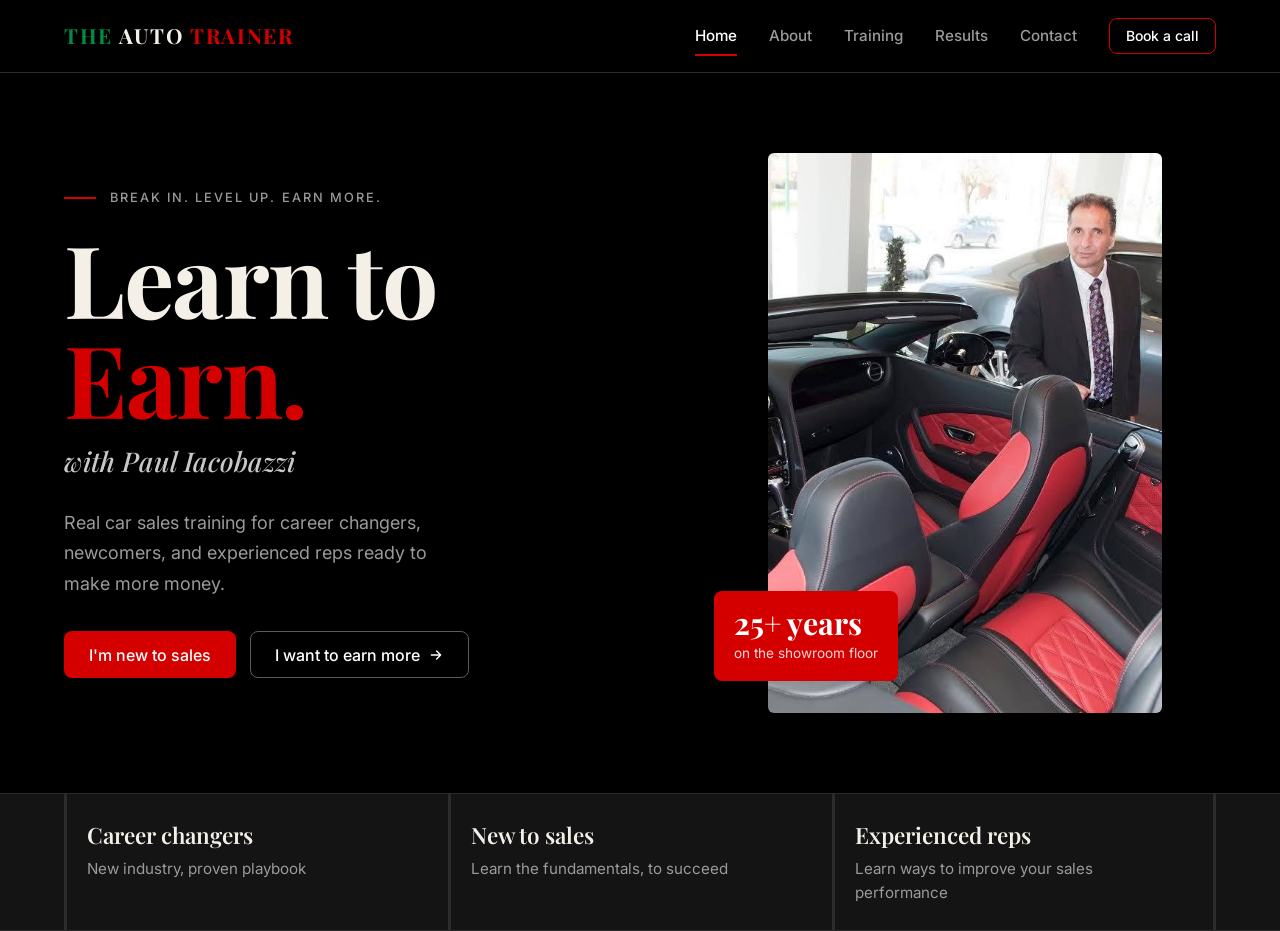
==== index.html @ 02585e99 "Set up Initial Repo, Index, styles.css" ====
<!DOCTYPE html>
<html lang="en">
<head>
  <meta charset="UTF-8">
  <meta name="viewport" content="width=device-width, initial-scale=1.0">
  <title>The Auto Trainer | Car Sales Training with Paul Iacobazzi</title>
  <meta name="description" content="Real car sales training for career changers, newcomers, and reps ready for bigger months.">

  <link rel="preconnect" href="https://fonts.googleapis.com">
  <link rel="preconnect" href="https://fonts.gstatic.com" crossorigin>
  <link href="https://fonts.googleapis.com/css2?family=Inter:wght@400;500;600&family=Playfair+Display:ital,wght@0,600;0,700;1,500&display=swap" rel="stylesheet">

  <link rel="stylesheet" href="styles.css">
</head>
<body>

  <header class="site-header">
    <nav class="nav container" aria-label="Main">
      <a href="index.html" class="logo"><span class="logo-it">The</span> Auto <span>Trainer</span></a>

      <button type="button" class="nav-toggle" aria-label="Toggle menu" aria-expanded="false" aria-controls="nav-links">
        <span class="nav-toggle-bar"></span>
        <span class="nav-toggle-bar"></span>
        <span class="nav-toggle-bar"></span>
      </button>

      <ul class="nav-links" id="nav-links">
        <li><a href="index.html" aria-current="page">Home</a></li>
        <li><a href="about.html">About</a></li>
        <li><a href="training.html">Training</a></li>
        <li><a href="results.html">Results</a></li>
        <li><a href="contact.html">Contact</a></li>
        <li class="nav-cta-item"><a href="contact.html" class="btn btn-primary">Book a call</a></li>
      </ul>

      <a href="contact.html" class="btn btn-outline btn-small nav-desktop-cta">Book a call</a>
    </nav>
  </header>

  <main>
    <section class="hero">
      <div class="hero-inner container">

        <div class="hero-text">
          <p class="eyebrow">Break in. Level up. Earn more.</p>

          <h1 class="hero-title">Learn to <span class="accent">Earn.</span></h1>

          <p class="signature">with Paul Iacobazzi</p>

          <p class="hero-sub">
            Real car sales training for career changers, newcomers,
            and experienced reps ready to make more money.
          </p>

          <div class="hero-actions">
            <a href="#new-to-sales" class="btn btn-primary">I'm new to sales</a>
            <a href="#earn-more" class="btn btn-outline">
              I want to earn more
              <svg class="btn-arrow" width="16" height="16" viewBox="0 0 24 24" aria-hidden="true">
                <path d="M5 12h14M13 6l6 6-6 6" fill="none" stroke="currentColor" stroke-width="2" stroke-linecap="round" stroke-linejoin="round"/>
              </svg>
            </a>
          </div>
        </div>

        <div class="hero-media">
          <img src="images/paul.jpg" alt="Paul Iacobazzi standing on a dealership lot" class="hero-photo">

          <div class="badge">
            <strong>25+ years</strong>
            <span>on the showroom floor</span>
          </div>
        </div>

      </div>
    </section>

    <section class="audience" aria-label="Who this training is for">
      <div class="audience-grid container">
        <a href="#career-changers" class="audience-item">
          <h2>Career changers</h2>
          <p>New industry, proven playbook</p>
        </a>
        <a href="#new-to-sales" class="audience-item">
          <h2>New to sales</h2>
          <p>Learn the fundamentals, to succeed</p>
        </a>
        <a href="#earn-more" class="audience-item">
          <h2>Experienced reps</h2>
          <p>Learn ways to improve your sales performance</p>
        </a>
      </div>
    </section>
  </main>

  <script>
    (function () {
      var toggle = document.querySelector('.nav-toggle');
      var navLinks = document.getElementById('nav-links');
      if (!toggle || !navLinks) return;

      function closeMenu() {
        navLinks.classList.remove('is-open');
        toggle.classList.remove('is-open');
        toggle.setAttribute('aria-expanded', 'false');
        document.body.classList.remove('nav-open');
      }

      toggle.addEventListener('click', function () {
        var isOpen = navLinks.classList.toggle('is-open');
        toggle.classList.toggle('is-open', isOpen);
        toggle.setAttribute('aria-expanded', String(isOpen));
        document.body.classList.toggle('nav-open', isOpen);
      });

      navLinks.addEventListener('click', function (e) {
        if (e.target.tagName === 'A') closeMenu();
      });

      window.addEventListener('resize', function () {
        if (window.innerWidth > 900) closeMenu();
      });
    })();
  </script>
</body>
</html>
---- styles.css ----
/* ============================================
   The Auto Trainer Palette
   ============================================ */
:root {
  --rosso-corsa: #D40000;
  --rosso-dark: #A80000;
  --verde-italia: #008C45;
  --black: #000000;
  --charcoal: #141414;
  --graphite: #1E1E1E;
  --line: #2C2C2C;
  --gray: #9A9A9A;
  --silver: #C8C8C8;
  --white: #FFFFFF;
  --ivory: #F4F0E8;

  --font-display: "Playfair Display", Georgia, "Times New Roman", serif;
  --font-body: "Inter", "Helvetica Neue", Arial, sans-serif;

  --container: 1200px;
  --radius: 8px;
}

/* ============================================
   Base
   ============================================ */
*,
*::before,
*::after {
  box-sizing: border-box;
}

html {
  scroll-behavior: smooth;
}

body {
  margin: 0;
  background: var(--black);
  color: var(--white);
  font-family: var(--font-body);
  font-size: 1rem;
  line-height: 1.6;
  -webkit-font-smoothing: antialiased;
}

img {
  max-width: 100%;
  display: block;
}

a {
  color: inherit;
  text-decoration: none;
}

:focus-visible {
  outline: 2px solid var(--rosso-corsa);
  outline-offset: 3px;
}

.container {
  width: 100%;
  max-width: var(--container);
  margin: 0 auto;
  padding: 0 1.5rem;
}

/* ============================================
   Buttons
   ============================================ */
.btn {
  display: inline-flex;
  align-items: center;
  gap: 0.5rem;
  padding: 0.9rem 1.5rem;
  border-radius: var(--radius);
  font-family: var(--font-body);
  font-size: 1rem;
  font-weight: 500;
  line-height: 1;
  border: 1px solid transparent;
  white-space: nowrap;
  transition: background-color 0.2s ease, border-color 0.2s ease, color 0.2s ease;
}

.btn-primary {
  background: var(--rosso-corsa);
  color: var(--white);
}

.btn-primary:hover {
  background: var(--rosso-dark);
}

.btn-outline {
  border-color: #5A5A5A;
  color: var(--white);
}

.btn-outline:hover {
  border-color: var(--rosso-corsa);
}

.btn-small {
  padding: 0.6rem 1rem;
  font-size: 0.875rem;
  border-color: var(--rosso-corsa);
}

.btn-small:hover {
  background: var(--rosso-corsa);
}

.btn-arrow {
  transition: transform 0.2s ease;
}

.btn:hover .btn-arrow {
  transform: translateX(3px);
}

/* ============================================
   Header / Nav
   ============================================ */
.site-header {
  border-bottom: 1px solid var(--line);
}

.nav {
  display: flex;
  align-items: center;
  justify-content: space-between;
  gap: 2rem;
  min-height: 72px;
}

.logo {
  font-family: var(--font-display);
  color: var(--ivory);
  font-size: 1.3rem;
  font-weight: 700;
  letter-spacing: 0.08em;
  text-transform: uppercase;
  white-space: nowrap;
}

.logo span {
  color: var(--rosso-corsa);
}

.logo .logo-it {
  color: var(--verde-italia);
}

.nav-links {
  display: flex;
  gap: 2rem;
  margin: 0 0 0 auto;
  padding: 0;
  list-style: none;
}

.nav-links a {
  position: relative;
  display: inline-block;
  padding: 0.35rem 0;
  color: var(--gray);
  font-size: 0.95rem;
  font-weight: 500;
  transition: color 0.2s ease;
}

/* Red underline that slides in from the left */
.nav-links a::after {
  content: "";
  position: absolute;
  left: 0;
  right: 0;
  bottom: -2px;
  height: 2px;
  background: var(--rosso-corsa);
  transform: scaleX(0);
  transform-origin: left;
  transition: transform 0.25s ease;
}

.nav-links a:hover,
.nav-links a:focus-visible,
.nav-links a[aria-current="page"] {
  color: var(--white);
}

.nav-links a:hover::after,
.nav-links a:focus-visible::after,
.nav-links a[aria-current="page"]::after {
  transform: scaleX(1);
}

.nav-cta-item {
  display: none;
}

.nav-toggle {
  display: none;
  flex-direction: column;
  justify-content: center;
  align-items: center;
  gap: 5px;
  width: 40px;
  height: 40px;
  padding: 0;
  background: transparent;
  border: none;
  border-radius: 6px;
  cursor: pointer;
}

.nav-toggle-bar {
  width: 18px;
  height: 2px;
  background: var(--ivory);
  transition: transform 0.2s ease, opacity 0.2s ease;
}

.nav-toggle.is-open .nav-toggle-bar:nth-child(1) {
  transform: translateY(7px) rotate(45deg);
}

.nav-toggle.is-open .nav-toggle-bar:nth-child(2) {
  opacity: 0;
}

.nav-toggle.is-open .nav-toggle-bar:nth-child(3) {
  transform: translateY(-7px) rotate(-45deg);
}

/* ============================================
   Hero
   ============================================ */
.hero-inner {
  display: grid;
  grid-template-columns: minmax(0, 1.2fr) minmax(0, 1fr);
  align-items: center;
  gap: 3rem;
  padding-top: 5rem;
  padding-bottom: 5rem;
}

.eyebrow {
  display: flex;
  align-items: center;
  gap: 0.85rem;
  margin: 0 0 1.25rem;
  color: var(--gray);
  font-size: 0.8rem;
  font-weight: 500;
  letter-spacing: 0.16em;
  text-transform: uppercase;
}

.eyebrow::before {
  content: "";
  width: 32px;
  height: 2px;
  background: var(--rosso-corsa);
  flex-shrink: 0;
}

.hero-title {
  margin: 0;
  font-family: var(--font-display);
  color: var(--ivory);
  font-size: clamp(3.25rem, 8vw, 6.25rem);
  font-weight: 700;
  line-height: 1;
  letter-spacing: -0.015em;
}

.hero-title .accent {
  display: block;
  color: var(--rosso-corsa);
}

.signature {
  margin: 0.75rem 0 1.5rem;
  font-family: var(--font-display);
  font-style: italic;
  font-weight: 500;
  font-size: clamp(1.3rem, 2.3vw, 1.7rem);
  color: var(--silver);
}

.hero-sub {
  max-width: 34ch;
  margin: 0 0 2rem;
  color: var(--gray);
  font-size: 1.125rem;
  line-height: 1.7;
}

.hero-actions {
  display: flex;
  flex-wrap: wrap;
  gap: 0.85rem;
}

/* Photo + badge */
.hero-media {
  position: relative;
  aspect-ratio: 4 / 5;
  max-height: 560px;
}

.hero-photo {
  position: absolute;
  top: 0;
  right: 0;
  width: 88%;
  height: 100%;
  object-fit: cover;
  border-radius: 6px;
}

.badge {
  position: absolute;
  left: 0;
  bottom: 2rem;
  padding: 1rem 1.25rem;
  background: var(--rosso-corsa);
  border-radius: var(--radius);
}

.badge strong {
  display: block;
  font-family: var(--font-display);
  font-size: 1.9rem;
  font-weight: 700;
  line-height: 1.05;
}

.badge span {
  display: block;
  margin-top: 0.25rem;
  color: #FFD6D6;
  font-size: 0.85rem;
}

/* ============================================
   Audience strip
   ============================================ */
.audience {
  background: var(--charcoal);
  border-top: 1px solid var(--line);
  border-bottom: 1px solid var(--line);
}

.audience-grid {
  display: grid;
  grid-template-columns: repeat(3, minmax(0, 1fr));
}

.audience-item {
  display: block;
  padding: 1.5rem 1.5rem 1.5rem 1.25rem;
  border-left: 3px solid transparent;
  transition: border-color 0.2s ease, background-color 0.2s ease;
}

.audience-item + .audience-item {
  border-left-color: var(--line);
}

.audience-item:first-child {
  border-left-color: var(--line);
}

.audience-item:last-child {
  border-right: 3px solid var(--line);
}

.audience-item:hover {
  border-left-color: var(--rosso-corsa);
  background: var(--graphite);
}

.audience-item h2 {
  margin: 0;
  font-family: var(--font-display);
  color: var(--ivory);
  font-size: 1.4rem;
  font-weight: 600;
}

.audience-item p {
  margin: 0.2rem 0 0;
  color: var(--gray);
  font-size: 0.95rem;
}

/* ============================================
   Page-load reveal (hero only)
   ============================================ */
.hero-text > * {
  animation: rise 0.7s ease-out both;
}

.hero-text > :nth-child(2) { animation-delay: 0.1s; }
.hero-text > :nth-child(3) { animation-delay: 0.25s; }
.hero-text > :nth-child(4) { animation-delay: 0.35s; }
.hero-text > :nth-child(5) { animation-delay: 0.45s; }

@keyframes rise {
  from {
    opacity: 0;
    transform: translateY(14px);
  }
  to {
    opacity: 1;
    transform: translateY(0);
  }
}

@media (prefers-reduced-motion: reduce) {
  html {
    scroll-behavior: auto;
  }

  *,
  *::before,
  *::after {
    animation: none !important;
    transition: none !important;
  }
}

/* ============================================
   Responsive
   ============================================ */
@media (max-width: 900px) {
  .nav {
    position: relative;
    justify-content: center;
  }

  .nav-toggle {
    display: flex;
    position: absolute;
    right: 0.75rem;
    top: 50%;
    transform: translateY(-50%);
    z-index: 60;
  }

  .nav-desktop-cta {
    display: none;
  }

  .nav-links {
    display: flex;
    flex-direction: column;
    justify-content: center;
    position: fixed;
    inset: 0;
    margin: 0;
    padding: 6.5rem 1.5rem 2.5rem;
    gap: 0.25rem;
    background: var(--black);
    border-bottom: none;
    overflow-y: auto;
    opacity: 0;
    visibility: hidden;
    transform: translateY(-10px);
    transition: opacity 0.25s ease, transform 0.25s ease, visibility 0s linear 0.25s;
    z-index: 50;
  }

  .nav-links.is-open {
    opacity: 1;
    visibility: visible;
    transform: translateY(0);
    transition: opacity 0.25s ease, transform 0.25s ease;
  }

  .nav-links li {
    width: 100%;
  }

  .nav-links a {
    display: block;
    padding: 1.1rem 0;
    border-bottom: 1px solid var(--line);
    text-align: center;
    font-size: 1.2rem;
  }

  .nav-cta-item {
    display: list-item;
    margin-top: 1.5rem;
  }

  .nav-cta-item a {
    border-bottom: none;
  }

  .nav-cta-item .btn {
    width: 100%;
    justify-content: center;
    padding: 1.1rem 1.5rem;
    font-size: 1.05rem;
  }

  .nav-links a.btn-primary {
    color: var(--white);
  }

  body.nav-open {
    overflow: hidden;
  }

  .hero-inner {
    grid-template-columns: 1fr;
    gap: 2.5rem;
    padding-top: 3rem;
    padding-bottom: 3rem;
  }

  .hero-media {
    max-width: 440px;
    width: 100%;
    margin: 0 auto;
  }

  .hero-photo {
    left: 0;
    right: 0;
    width: 100%;
  }
}

@media (max-width: 640px) {
  .audience-grid {
    grid-template-columns: 1fr;
  }

  .audience-item + .audience-item {
    border-left-color: transparent;
    border-top: 1px solid var(--line);
  }

  .hero-actions .btn {
    width: 100%;
    justify-content: center;
  }

  .logo {
    font-size: 1.05rem;
    letter-spacing: 0.05em;
  }

  .nav {
    gap: 1rem;
  }

  .hero-title {
    font-size: clamp(1.75rem, 8.5vw, 2.5rem);
  }

  .hero-title .accent {
    display: inline;
  }

  .hero-text {
    text-align: center;
  }

  .eyebrow {
    justify-content: center;
  }

  .hero-inner {
    padding-top: 4.5rem;
    padding-bottom: 3.5rem;
  }

  .signature {
    margin: 0.4rem 0 0.9rem;
  }

  .hero-sub {
    margin-left: auto;
    margin-right: auto;
    margin-bottom: 2.5rem;
  }

  .hero-actions {
    justify-content: center;
  }
}
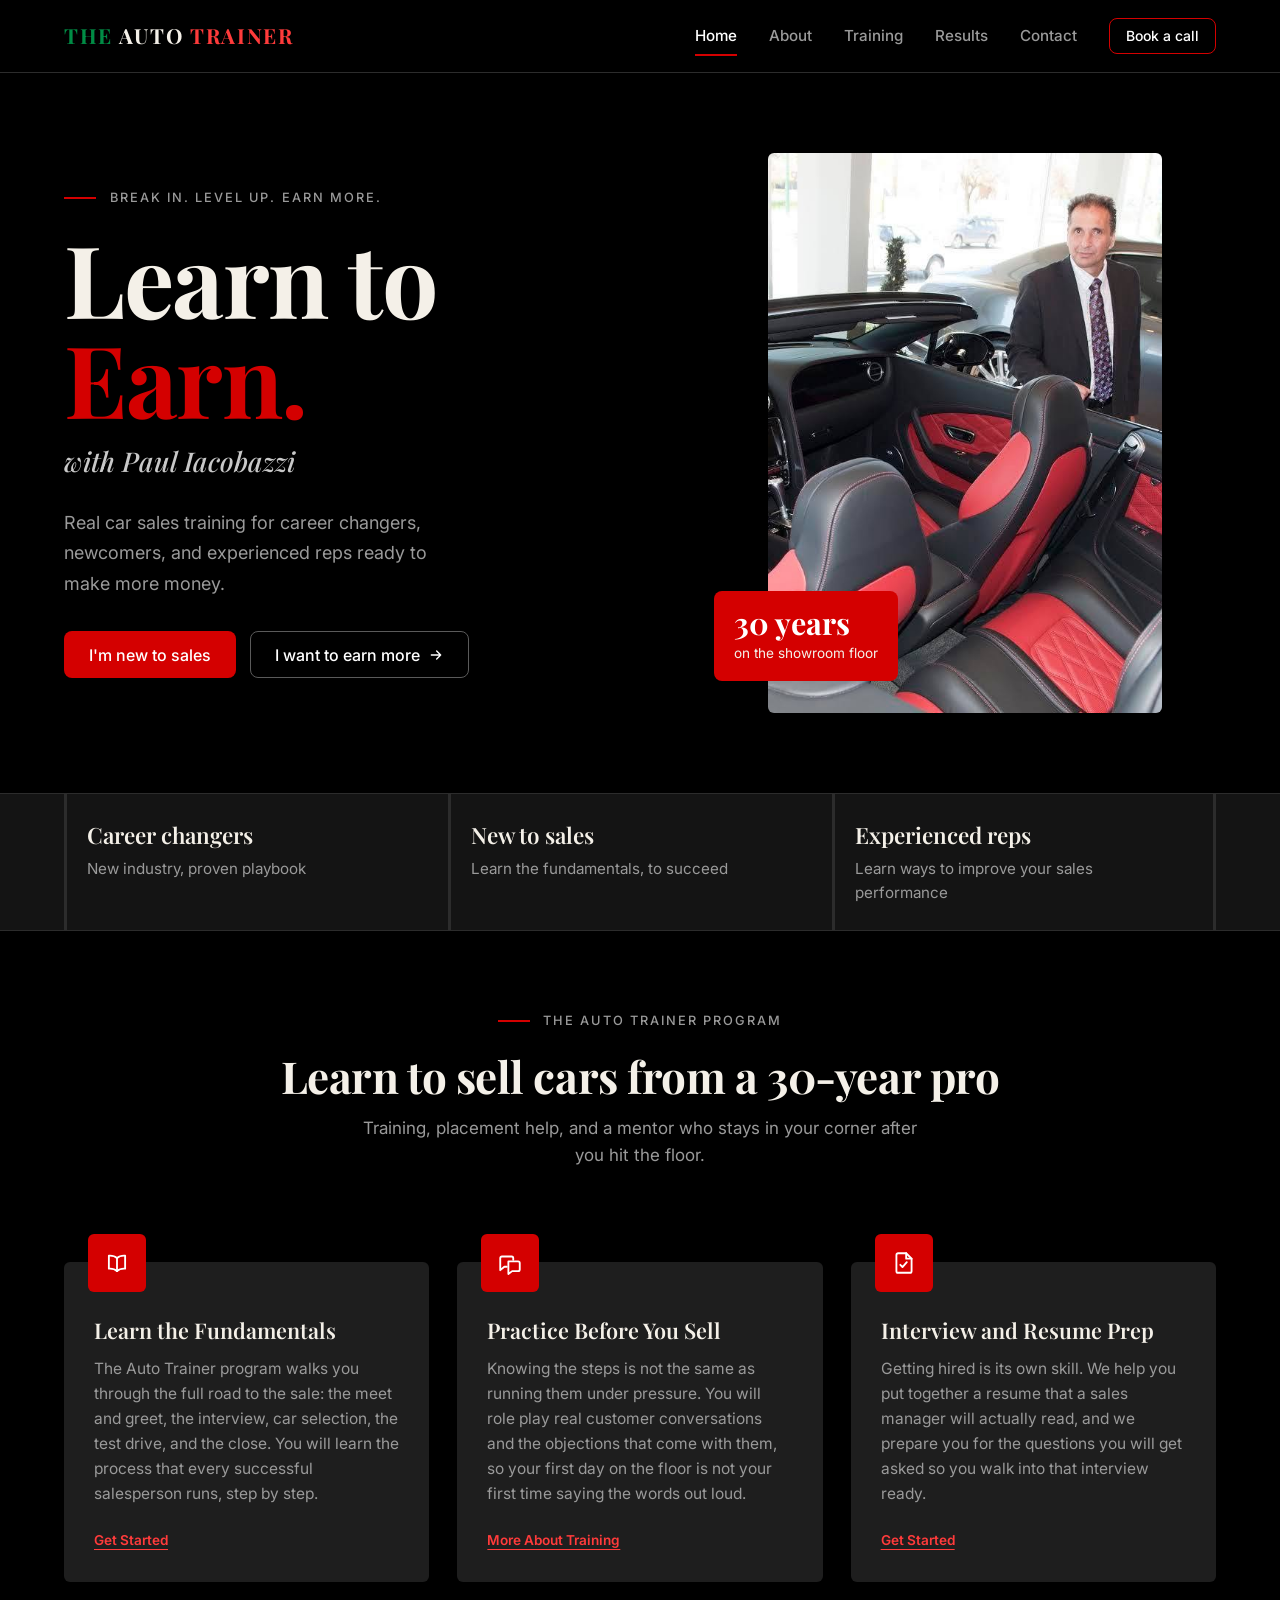
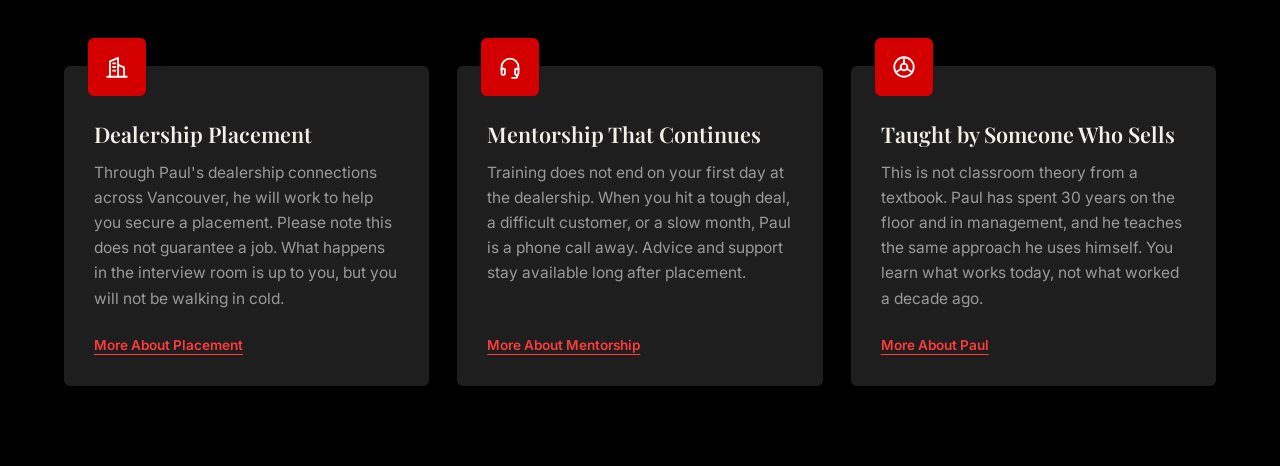
==== commit 30e0e414: "Added six cards layout and updated styles.css" ====
--- a/index.html
+++ b/index.html
@@ -68,7 +68,7 @@
           <img src="images/paul.jpg" alt="Paul Iacobazzi standing on a dealership lot" class="hero-photo">
 
           <div class="badge">
-            <strong>25+ years</strong>
+            <strong>30 years</strong>
             <span>on the showroom floor</span>
           </div>
         </div>
@@ -92,6 +92,102 @@
         </a>
       </div>
     </section>
+
+    <section class="program" aria-labelledby="program-heading">
+      <div class="program-inner container">
+
+        <div class="program-intro">
+          <p class="eyebrow">The Auto Trainer Program</p>
+          <h2 id="program-heading">Learn to sell cars from a 30-year pro</h2>
+          <p>Training, placement help, and a mentor who stays in your corner after you hit the floor.</p>
+        </div>
+
+        <div class="program-grid">
+
+          <article class="program-card">
+            <span class="program-tile" aria-hidden="true">
+              <svg viewBox="0 0 24 24" fill="none" stroke="currentColor" stroke-width="1.7" stroke-linecap="round" stroke-linejoin="round">
+                <path d="M12 7.5c-1.6-1.6-4.2-2.5-7.5-2.3v12c3.3-.2 5.9.7 7.5 2.3"/>
+                <path d="M12 7.5c1.6-1.6 4.2-2.5 7.5-2.3v12c-3.3-.2-5.9.7-7.5 2.3"/>
+                <path d="M12 7.5v12"/>
+              </svg>
+            </span>
+            <h3>Learn the Fundamentals</h3>
+            <p>The Auto Trainer program walks you through the full road to the sale: the meet and greet, the interview, car selection, the test drive, and the close. You will learn the process that every successful salesperson runs, step by step.</p>
+            <a href="contact.html">Get Started</a>
+          </article>
+
+          <article class="program-card">
+            <span class="program-tile" aria-hidden="true">
+              <svg viewBox="0 0 24 24" fill="none" stroke="currentColor" stroke-width="1.7" stroke-linecap="round" stroke-linejoin="round">
+                <path d="M9 15.5H6.8L3 18.6V7.5A1.5 1.5 0 0 1 4.5 6h9A1.5 1.5 0 0 1 15 7.5v1.6"/>
+                <path d="M10.5 10.5h9a1.5 1.5 0 0 1 1.5 1.5v6a1.5 1.5 0 0 1-1.5 1.5H14l-3.5 2.6V10.5Z"/>
+              </svg>
+            </span>
+            <h3>Practice Before You Sell</h3>
+            <p>Knowing the steps is not the same as running them under pressure. You will role play real customer conversations and the objections that come with them, so your first day on the floor is not your first time saying the words out loud.</p>
+            <a href="training.html">More About Training</a>
+          </article>
+
+          <article class="program-card">
+            <span class="program-tile" aria-hidden="true">
+              <svg viewBox="0 0 24 24" fill="none" stroke="currentColor" stroke-width="1.7" stroke-linecap="round" stroke-linejoin="round">
+                <path d="M14 3H6.5A1.5 1.5 0 0 0 5 4.5v15A1.5 1.5 0 0 0 6.5 21h11a1.5 1.5 0 0 0 1.5-1.5V8l-5-5Z"/>
+                <path d="M14 3v5h5"/>
+                <path d="m8.6 13.7 2 2 4-4.4"/>
+              </svg>
+            </span>
+            <h3>Interview and Resume Prep</h3>
+            <p>Getting hired is its own skill. We help you put together a resume that a sales manager will actually read, and we prepare you for the questions you will get asked so you walk into that interview ready.</p>
+            <a href="contact.html">Get Started</a>
+          </article>
+
+          <article class="program-card">
+            <span class="program-tile" aria-hidden="true">
+              <svg viewBox="0 0 24 24" fill="none" stroke="currentColor" stroke-width="1.7" stroke-linecap="round" stroke-linejoin="round">
+                <path d="M3 21h18"/>
+                <path d="M5.5 21V6.8L13 3.5V21"/>
+                <path d="m13 10 5.5 2.4V21"/>
+                <path d="M8.4 8.6h2M8.4 12h2M8.4 15.4h2"/>
+              </svg>
+            </span>
+            <h3>Dealership Placement</h3>
+            <p>Through Paul's dealership connections across Vancouver, he will work to help you secure a placement. Please note this does not guarantee a job. What happens in the interview room is up to you, but you will not be walking in cold.</p>
+            <a href="training.html#placement">More About Placement</a>
+          </article>
+
+          <article class="program-card">
+            <span class="program-tile" aria-hidden="true">
+              <svg viewBox="0 0 24 24" fill="none" stroke="currentColor" stroke-width="1.7" stroke-linecap="round" stroke-linejoin="round">
+                <path d="M4.2 14.5V12a7.8 7.8 0 0 1 15.6 0v2.5"/>
+                <path d="M4.2 13.6h2.1a1 1 0 0 1 1 1v3.6a1 1 0 0 1-1 1h-.6a1.5 1.5 0 0 1-1.5-1.5v-4.1Z"/>
+                <path d="M19.8 13.6h-2.1a1 1 0 0 0-1 1v3.6a1 1 0 0 0 1 1h.6a1.5 1.5 0 0 0 1.5-1.5v-4.1Z"/>
+                <path d="M18.8 19.6v.4a2 2 0 0 1-2 2h-2.9"/>
+              </svg>
+            </span>
+            <h3>Mentorship That Continues</h3>
+            <p>Training does not end on your first day at the dealership. When you hit a tough deal, a difficult customer, or a slow month, Paul is a phone call away. Advice and support stay available long after placement.</p>
+            <a href="training.html#mentorship">More About Mentorship</a>
+          </article>
+
+          <article class="program-card">
+            <span class="program-tile" aria-hidden="true">
+              <svg viewBox="0 0 24 24" fill="none" stroke="currentColor" stroke-width="1.7" stroke-linecap="round" stroke-linejoin="round">
+                <circle cx="12" cy="12" r="9"/>
+                <circle cx="12" cy="12" r="3.1"/>
+                <path d="M12 3.1V8.9"/>
+                <path d="M9.4 13.6 4.5 16.9"/>
+                <path d="M14.6 13.6l4.9 3.3"/>
+              </svg>
+            </span>
+            <h3>Taught by Someone Who Sells</h3>
+            <p>This is not classroom theory from a textbook. Paul has spent 30 years on the floor and in management, and he teaches the same approach he uses himself. You learn what works today, not what worked a decade ago.</p>
+            <a href="about.html">More About Paul</a>
+          </article>
+
+        </div>
+      </div>
+    </section>
   </main>
 
   <script>
--- a/styles.css
+++ b/styles.css
@@ -4,6 +4,9 @@
 :root {
   --rosso-corsa: #D40000;
   --rosso-dark: #A80000;
+  --rosso-hover: #E60000;
+  /* #D40000 tops out at ~3.8:1 on black; use this for small red text (WCAG AA 4.5:1) */
+  --rosso-text: #FF3B3B;
   --verde-italia: #008C45;
   --black: #000000;
   --charcoal: #141414;
@@ -19,6 +22,7 @@
 
   --container: 1200px;
   --radius: 8px;
+  --ease-out: cubic-bezier(0.2, 0.8, 0.2, 1);
 }
 
 /* ============================================
@@ -81,7 +85,21 @@
   line-height: 1;
   border: 1px solid transparent;
   white-space: nowrap;
-  transition: background-color 0.2s ease, border-color 0.2s ease, color 0.2s ease;
+  transition:
+    background-color 0.2s ease,
+    border-color 0.2s ease,
+    color 0.2s ease,
+    transform 0.25s var(--ease-out),
+    box-shadow 0.25s var(--ease-out);
+}
+
+.btn:hover {
+  transform: translateY(-2px);
+}
+
+.btn:active {
+  transform: translateY(0);
+  transition-duration: 0.05s;
 }
 
 .btn-primary {
@@ -90,7 +108,8 @@
 }
 
 .btn-primary:hover {
-  background: var(--rosso-dark);
+  background: var(--rosso-hover);
+  box-shadow: 0 8px 24px rgba(212, 0, 0, 0.35);
 }
 
 .btn-outline {
@@ -100,6 +119,7 @@
 
 .btn-outline:hover {
   border-color: var(--rosso-corsa);
+  background: rgba(212, 0, 0, 0.1);
 }
 
 .btn-small {
@@ -110,6 +130,7 @@
 
 .btn-small:hover {
   background: var(--rosso-corsa);
+  box-shadow: 0 6px 18px rgba(212, 0, 0, 0.3);
 }
 
 .btn-arrow {
@@ -146,7 +167,7 @@
 }
 
 .logo span {
-  color: var(--rosso-corsa);
+  color: var(--rosso-text);
 }
 
 .logo .logo-it {
@@ -214,6 +235,11 @@
   border: none;
   border-radius: 6px;
   cursor: pointer;
+  transition: background-color 0.2s ease;
+}
+
+.nav-toggle:hover {
+  background: rgba(255, 255, 255, 0.08);
 }
 
 .nav-toggle-bar {
@@ -342,7 +368,7 @@
 .badge span {
   display: block;
   margin-top: 0.25rem;
-  color: #FFD6D6;
+  color: var(--ivory);
   font-size: 0.85rem;
 }
 
@@ -396,6 +422,146 @@
   margin: 0.2rem 0 0;
   color: var(--gray);
   font-size: 0.95rem;
+  transition: color 0.2s ease;
+}
+
+.audience-item:hover p,
+.audience-item:active p {
+  color: var(--silver);
+}
+
+/* ============================================
+   Program cards
+   ============================================ */
+.program-inner {
+  padding-top: 5rem;
+  padding-bottom: 5rem;
+}
+
+.program-intro {
+  max-width: 56rem;
+  margin: 0 auto 4rem;
+  text-align: center;
+}
+
+.program-intro .eyebrow {
+  justify-content: center;
+}
+
+.program-intro h2 {
+  margin: 0 0 0.875rem;
+  font-family: var(--font-display);
+  color: var(--ivory);
+  font-size: clamp(1.9rem, 4.2vw, 2.75rem);
+  font-weight: 700;
+  line-height: 1.14;
+  letter-spacing: -0.01em;
+  text-wrap: balance;
+}
+
+.program-intro p:not(.eyebrow) {
+  max-width: 52ch;
+  margin: 0 auto;
+  color: var(--gray);
+  font-size: 1.0625rem;
+  line-height: 1.6;
+}
+
+.program-grid {
+  display: grid;
+  grid-template-columns: repeat(3, minmax(0, 1fr));
+  gap: 3.5rem 1.75rem;
+}
+
+.program-card {
+  position: relative;
+  display: flex;
+  flex-direction: column;
+  margin-top: 1.75rem;
+  padding: 3.5rem 1.875rem 1.875rem;
+  background: var(--graphite);
+  border-radius: 6px;
+  transition: transform 0.3s var(--ease-out), box-shadow 0.3s var(--ease-out);
+}
+
+.program-card:hover {
+  transform: translateY(-4px);
+  box-shadow: 0 16px 36px rgba(0, 0, 0, 0.55);
+}
+
+.program-card:has(a:focus-visible) {
+  outline: 2px solid var(--rosso-corsa);
+  outline-offset: 3px;
+}
+
+.program-card:has(a:focus-visible) a {
+  outline: none;
+}
+
+.program-tile {
+  position: absolute;
+  top: -1.75rem;
+  left: 1.5rem;
+  display: grid;
+  place-items: center;
+  width: 58px;
+  height: 58px;
+  background: var(--rosso-corsa);
+  color: var(--white);
+  border-radius: 6px;
+  transition: transform 0.3s var(--ease-out), box-shadow 0.3s var(--ease-out);
+}
+
+.program-card:hover .program-tile {
+  transform: scale(1.06);
+  box-shadow: 0 6px 18px rgba(212, 0, 0, 0.4);
+}
+
+.program-tile svg {
+  display: block;
+  width: 26px;
+  height: 26px;
+}
+
+.program-card h3 {
+  margin: 0 0 0.75rem;
+  font-family: var(--font-display);
+  color: var(--ivory);
+  font-size: 1.35rem;
+  font-weight: 600;
+  line-height: 1.2;
+  text-wrap: balance;
+}
+
+.program-card p {
+  margin: 0 0 1.5rem;
+  color: var(--gray);
+  font-size: 0.97rem;
+  line-height: 1.62;
+}
+
+.program-card a {
+  margin-top: auto;
+  align-self: flex-start;
+  color: var(--rosso-text);
+  font-size: 0.85rem;
+  font-weight: 600;
+  text-decoration: underline;
+  text-underline-offset: 4px;
+  text-decoration-thickness: 1px;
+  transition: text-decoration-thickness 0.2s ease, text-underline-offset 0.2s ease;
+}
+
+/* Stretch the link over the whole card so the full surface is the click target */
+.program-card a::after {
+  content: "";
+  position: absolute;
+  inset: 0;
+}
+
+.program-card:hover a {
+  text-decoration-thickness: 2px;
+  text-underline-offset: 6px;
 }
 
 /* ============================================
@@ -536,6 +702,11 @@
     right: 0;
     width: 100%;
   }
+
+  .program-grid {
+    grid-template-columns: repeat(2, minmax(0, 1fr));
+    gap: 3.25rem 1.5rem;
+  }
 }
 
 @media (max-width: 640px) {
@@ -543,9 +714,22 @@
     grid-template-columns: 1fr;
   }
 
+  /* Every row gets both side edges so the stack reads as one box;
+     border-left-color is left alone here so :hover/:active can still turn it red */
+  .audience-item {
+    border-left-color: var(--line);
+    border-right: 3px solid var(--line);
+  }
+
   .audience-item + .audience-item {
-    border-left-color: transparent;
     border-top: 1px solid var(--line);
+  }
+
+  .audience-item:hover,
+  .audience-item:active {
+    border-left-color: var(--rosso-corsa);
+    border-right-color: var(--rosso-corsa);
+    background: var(--graphite);
   }
 
   .hero-actions .btn {
@@ -596,4 +780,28 @@
   .hero-actions {
     justify-content: center;
   }
-}
+
+  .program-grid {
+    grid-template-columns: 1fr;
+    gap: 3rem;
+  }
+
+  .program-inner {
+    padding-top: 3.5rem;
+    padding-bottom: 3.5rem;
+  }
+
+  .program-intro {
+    margin-bottom: 3rem;
+  }
+
+  .program-tile {
+    left: 0;
+    right: 0;
+    margin: 0 auto;
+  }
+
+  .program-card a {
+    align-self: center;
+  }
+}
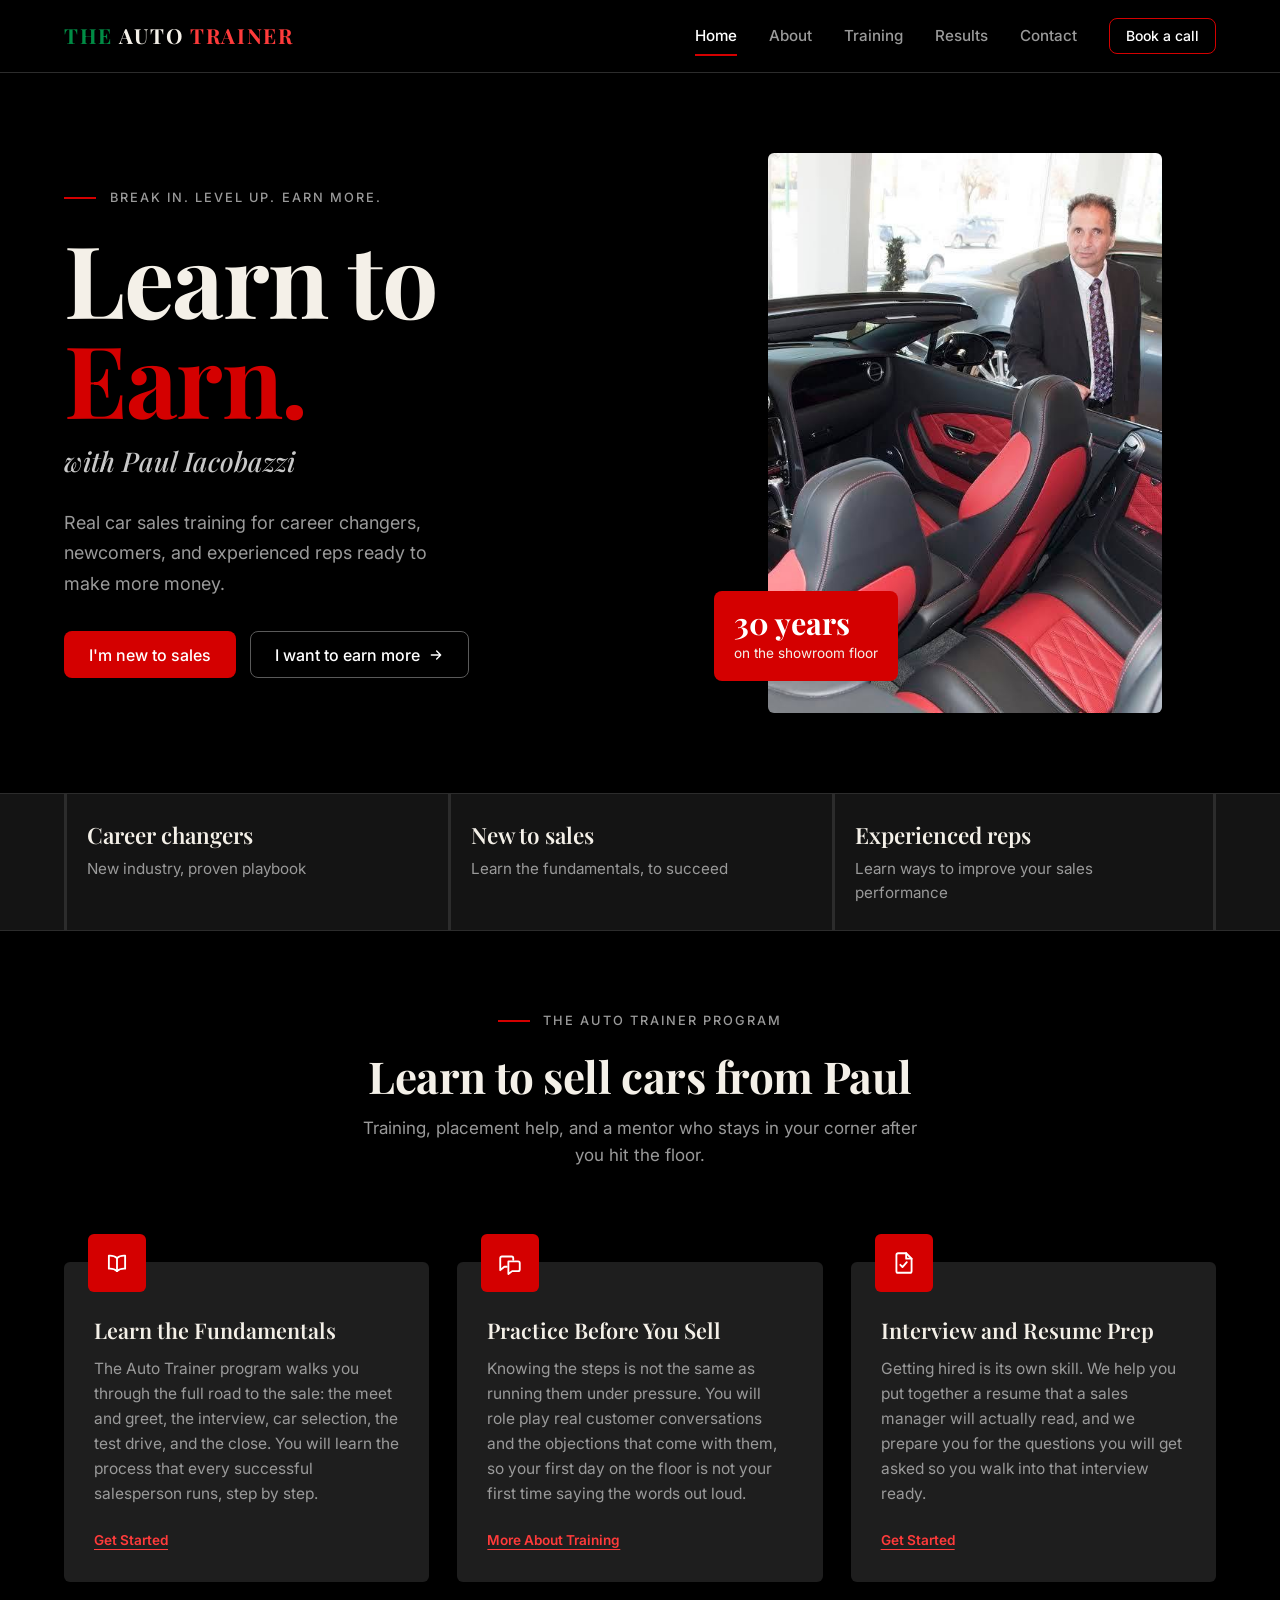
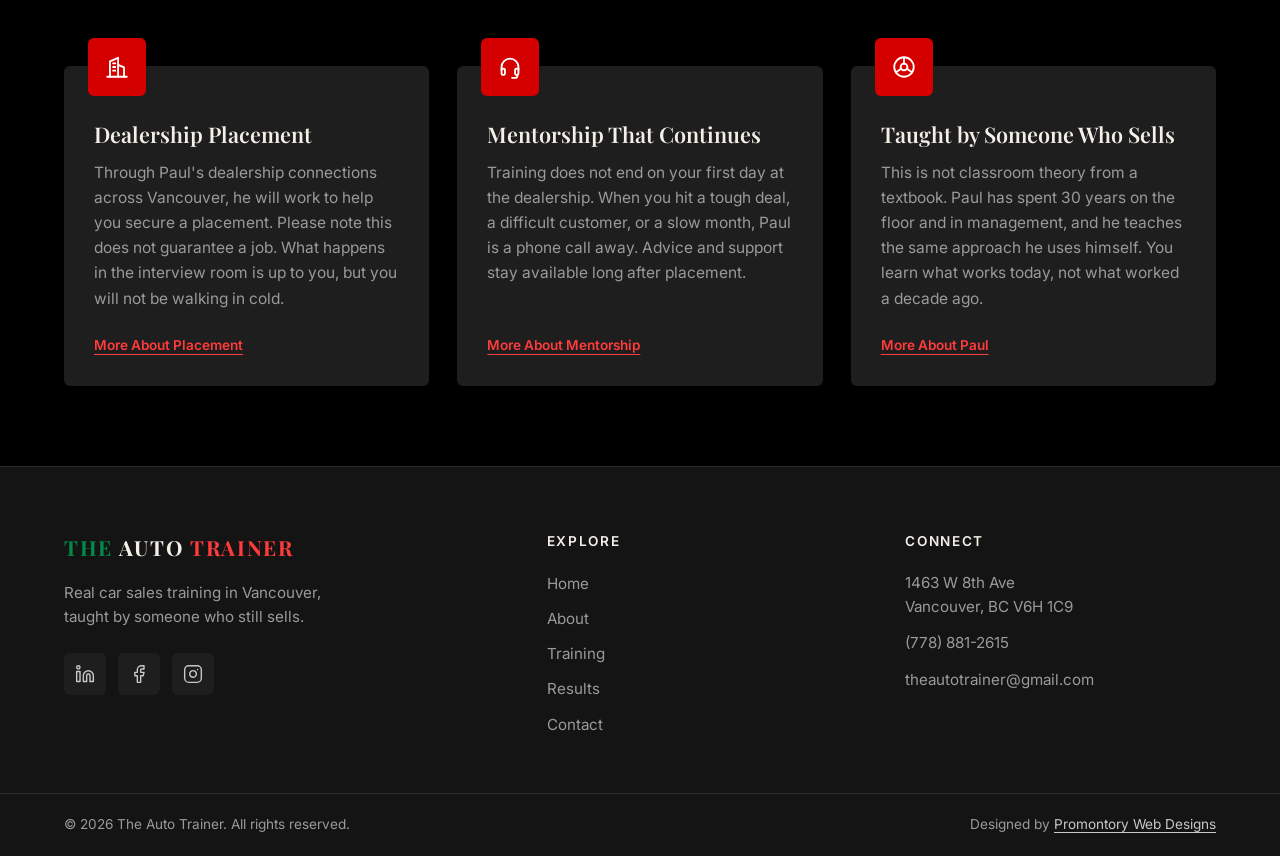
==== commit 987b7727: "Added Footer" ====
--- a/index.html
+++ b/index.html
@@ -98,7 +98,7 @@
 
         <div class="program-intro">
           <p class="eyebrow">The Auto Trainer Program</p>
-          <h2 id="program-heading">Learn to sell cars from a 30-year pro</h2>
+          <h2 id="program-heading">Learn to sell cars from Paul</h2>
           <p>Training, placement help, and a mentor who stays in your corner after you hit the floor.</p>
         </div>
 
@@ -189,6 +189,72 @@
       </div>
     </section>
   </main>
+
+  <footer class="site-footer">
+    <div class="footer-grid container">
+
+      <div class="footer-brand">
+        <a href="index.html" class="logo"><span class="logo-it">The</span> Auto <span>Trainer</span></a>
+        <p>Real car sales training in Vancouver, taught by someone who still sells.</p>
+
+        <ul class="social-links" aria-label="Social media">
+          <li>
+            <a href="https://www.linkedin.com/company/the-auto-trainer" target="_blank" rel="noopener" aria-label="The Auto Trainer on LinkedIn">
+              <svg viewBox="0 0 24 24" fill="none" stroke="currentColor" stroke-width="1.7" stroke-linecap="round" stroke-linejoin="round" aria-hidden="true">
+                <path d="M16 8a6 6 0 0 1 6 6v7h-4v-7a2 2 0 0 0-2-2 2 2 0 0 0-2 2v7h-4v-7a6 6 0 0 1 6-6z"/>
+                <rect x="2" y="9" width="4" height="12"/>
+                <circle cx="4" cy="4" r="2"/>
+              </svg>
+            </a>
+          </li>
+          <li>
+            <a href="https://www.facebook.com/theautotrainer/" target="_blank" rel="noopener" aria-label="The Auto Trainer on Facebook">
+              <svg viewBox="0 0 24 24" fill="none" stroke="currentColor" stroke-width="1.7" stroke-linecap="round" stroke-linejoin="round" aria-hidden="true">
+                <path d="M18 2h-3a5 5 0 0 0-5 5v3H7v4h3v8h4v-8h3l1-4h-4V7a1 1 0 0 1 1-1h3z"/>
+              </svg>
+            </a>
+          </li>
+          <li>
+            <a href="https://www.instagram.com/theautotrainer/" target="_blank" rel="noopener" aria-label="The Auto Trainer on Instagram">
+              <svg viewBox="0 0 24 24" fill="none" stroke="currentColor" stroke-width="1.7" stroke-linecap="round" stroke-linejoin="round" aria-hidden="true">
+                <rect x="2" y="2" width="20" height="20" rx="5" ry="5"/>
+                <path d="M16 11.37A4 4 0 1 1 12.63 8 4 4 0 0 1 16 11.37z"/>
+                <line x1="17.5" y1="6.5" x2="17.51" y2="6.5"/>
+              </svg>
+            </a>
+          </li>
+        </ul>
+      </div>
+
+      <nav class="footer-col" aria-label="Footer">
+        <h2>Explore</h2>
+        <ul>
+          <li><a href="index.html">Home</a></li>
+          <li><a href="about.html">About</a></li>
+          <li><a href="training.html">Training</a></li>
+          <li><a href="results.html">Results</a></li>
+          <li><a href="contact.html">Contact</a></li>
+        </ul>
+      </nav>
+
+      <div class="footer-col">
+        <h2>Connect</h2>
+        <address>
+          <p>1463 W 8th Ave<br>Vancouver, BC V6H 1C9</p>
+          <p><a href="tel:+17788812615">(778) 881-2615</a></p>
+          <p><a href="mailto:theautotrainer@gmail.com">theautotrainer@gmail.com</a></p>
+        </address>
+      </div>
+
+    </div>
+
+    <div class="footer-bottom">
+      <div class="footer-bottom-inner container">
+        <p>&copy; 2026 The Auto Trainer. All rights reserved.</p>
+        <p>Designed by <a href="https://promontorywebdesigns.com" target="_blank" rel="noopener">Promontory Web Designs</a></p>
+      </div>
+    </div>
+  </footer>
 
   <script>
     (function () {
--- a/styles.css
+++ b/styles.css
@@ -565,6 +565,135 @@
 }
 
 /* ============================================
+   Footer
+   ============================================ */
+.site-footer {
+  background: var(--charcoal);
+  border-top: 1px solid var(--line);
+}
+
+.footer-grid {
+  display: grid;
+  grid-template-columns: 1.4fr 1fr 1fr;
+  gap: 3rem;
+  padding-top: 4rem;
+  padding-bottom: 3.5rem;
+}
+
+.footer-brand p {
+  max-width: 30ch;
+  margin: 1rem 0 1.5rem;
+  color: var(--gray);
+  font-size: 0.95rem;
+  line-height: 1.6;
+}
+
+.social-links {
+  display: flex;
+  gap: 0.75rem;
+  margin: 0;
+  padding: 0;
+  list-style: none;
+}
+
+.social-links a {
+  display: grid;
+  place-items: center;
+  width: 42px;
+  height: 42px;
+  background: var(--graphite);
+  color: var(--silver);
+  border-radius: 6px;
+  transition:
+    background-color 0.2s ease,
+    color 0.2s ease,
+    transform 0.25s var(--ease-out);
+}
+
+.social-links svg {
+  width: 20px;
+  height: 20px;
+}
+
+.social-links a:hover {
+  background: var(--rosso-corsa);
+  color: var(--white);
+  transform: translateY(-2px);
+}
+
+.footer-col h2 {
+  margin: 0 0 1.1rem;
+  color: var(--ivory);
+  font-family: var(--font-body);
+  font-size: 0.85rem;
+  font-weight: 600;
+  letter-spacing: 0.12em;
+  text-transform: uppercase;
+}
+
+.footer-col ul {
+  margin: 0;
+  padding: 0;
+  list-style: none;
+}
+
+.footer-col li + li {
+  margin-top: 0.6rem;
+}
+
+.footer-col a {
+  color: var(--gray);
+  font-size: 0.95rem;
+  transition: color 0.2s ease;
+}
+
+.footer-col a:hover {
+  color: var(--white);
+}
+
+.footer-col address {
+  font-style: normal;
+}
+
+.footer-col address p {
+  margin: 0 0 0.75rem;
+  color: var(--gray);
+  font-size: 0.95rem;
+  line-height: 1.6;
+}
+
+.footer-bottom {
+  border-top: 1px solid var(--line);
+}
+
+.footer-bottom-inner {
+  display: flex;
+  justify-content: space-between;
+  align-items: center;
+  flex-wrap: wrap;
+  gap: 0.5rem 1.5rem;
+  padding-top: 1.25rem;
+  padding-bottom: 1.25rem;
+}
+
+.footer-bottom p {
+  margin: 0;
+  color: var(--gray);
+  font-size: 0.85rem;
+}
+
+.footer-bottom a {
+  color: var(--silver);
+  text-decoration: underline;
+  text-underline-offset: 3px;
+  transition: color 0.2s ease;
+}
+
+.footer-bottom a:hover {
+  color: var(--white);
+}
+
+/* ============================================
    Page-load reveal (hero only)
    ============================================ */
 .hero-text > * {
@@ -707,6 +836,14 @@
     grid-template-columns: repeat(2, minmax(0, 1fr));
     gap: 3.25rem 1.5rem;
   }
+
+  .footer-grid {
+    grid-template-columns: 1fr 1fr;
+  }
+
+  .footer-brand {
+    grid-column: 1 / -1;
+  }
 }
 
 @media (max-width: 640px) {
@@ -795,6 +932,10 @@
     margin-bottom: 3rem;
   }
 
+  .program-card {
+    text-align: center;
+  }
+
   .program-tile {
     left: 0;
     right: 0;
@@ -804,4 +945,26 @@
   .program-card a {
     align-self: center;
   }
-}
+
+  .footer-grid {
+    grid-template-columns: 1fr;
+    gap: 2.5rem;
+    padding-top: 3rem;
+    padding-bottom: 2.5rem;
+    text-align: center;
+  }
+
+  .footer-brand p {
+    margin-left: auto;
+    margin-right: auto;
+  }
+
+  .social-links {
+    justify-content: center;
+  }
+
+  .footer-bottom-inner {
+    justify-content: center;
+    text-align: center;
+  }
+}
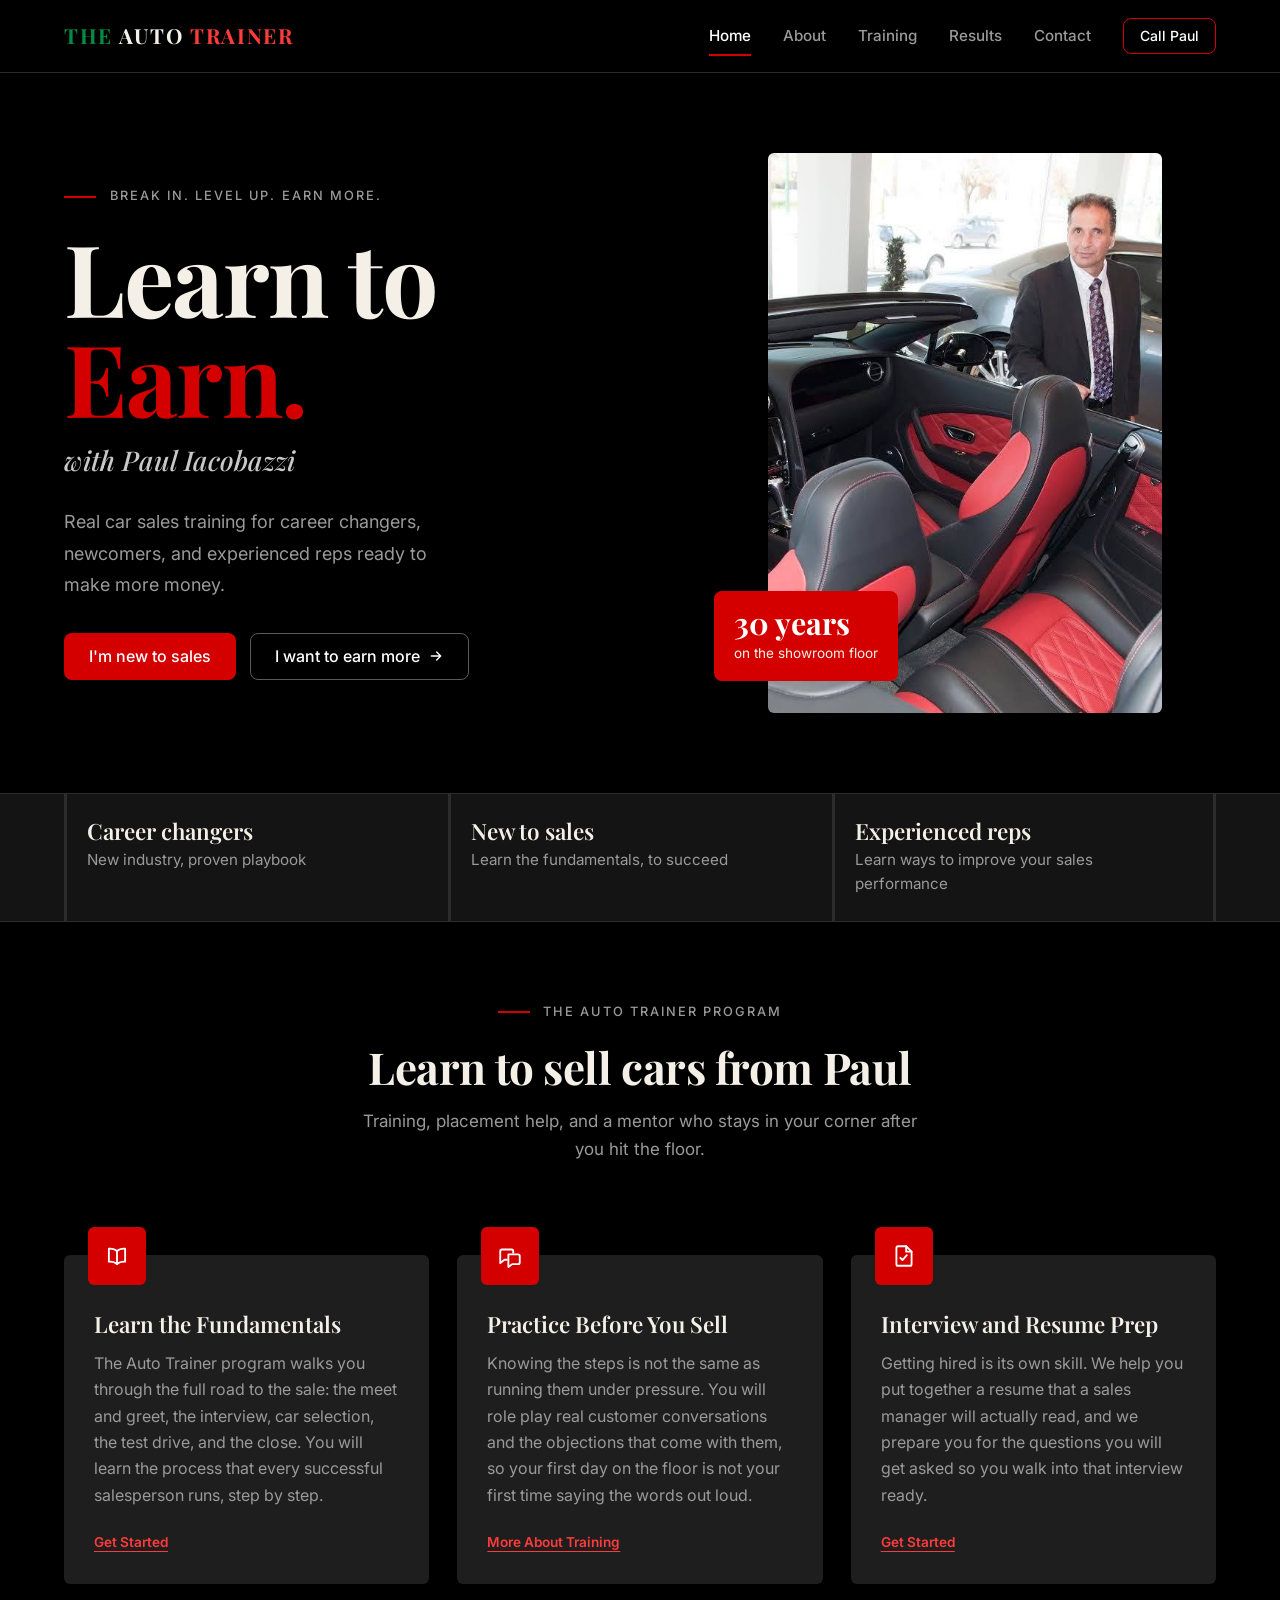
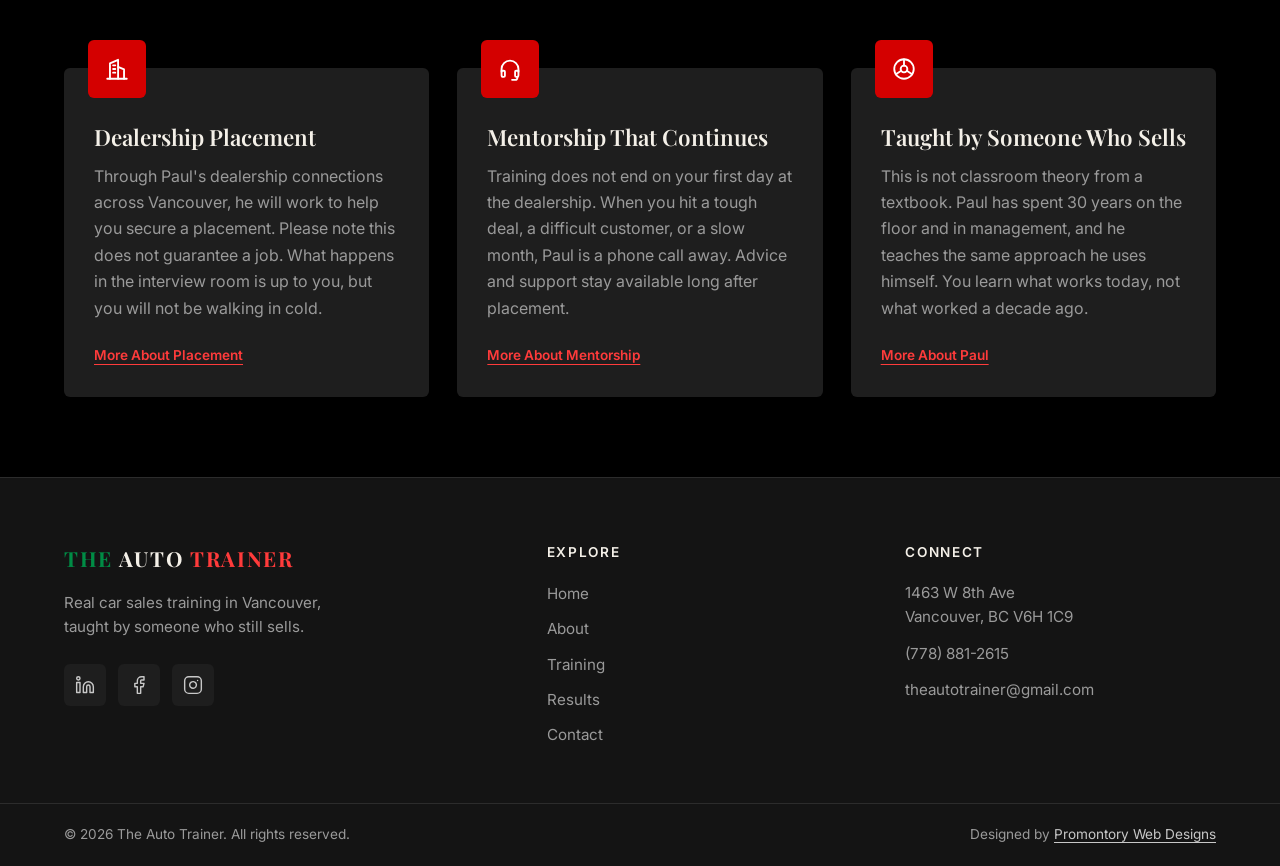
==== commit e6cbb56e: "Added About Page" ====
--- a/index.html
+++ b/index.html
@@ -30,10 +30,10 @@
         <li><a href="training.html">Training</a></li>
         <li><a href="results.html">Results</a></li>
         <li><a href="contact.html">Contact</a></li>
-        <li class="nav-cta-item"><a href="contact.html" class="btn btn-primary">Book a call</a></li>
+        <li class="nav-cta-item"><a href="contact.html" class="btn btn-primary">Call Paul</a></li>
       </ul>
 
-      <a href="contact.html" class="btn btn-outline btn-small nav-desktop-cta">Book a call</a>
+      <a href="contact.html" class="btn btn-outline btn-small nav-desktop-cta">Call Paul</a>
     </nav>
   </header>
 
--- a/styles.css
+++ b/styles.css
@@ -8,6 +8,9 @@
   /* #D40000 tops out at ~3.8:1 on black; use this for small red text (WCAG AA 4.5:1) */
   --rosso-text: #FF3B3B;
   --verde-italia: #008C45;
+  /* Brighter sibling of the logo green (same hue, ~147°) for positive metrics;
+     #008C45 only clears large-text contrast on dark, this clears AA at any size */
+  --verde-text: #13B65C;
   --black: #000000;
   --charcoal: #141414;
   --graphite: #1E1E1E;
@@ -23,6 +26,19 @@
   --container: 1200px;
   --radius: 8px;
   --ease-out: cubic-bezier(0.2, 0.8, 0.2, 1);
+
+  /* Type scale — every size on the site comes from here */
+  --text-xs: 0.85rem;       /* micro labels, legal, inline link cues */
+  --text-sm: 0.95rem;       /* nav, footer links, captions */
+  --text-base: 1rem;        /* card body copy */
+  --text-lg: 1.0625rem;     /* section ledes, long-form prose */
+  --text-xl: 1.125rem;      /* hero subhead */
+  --h-card: 1.4rem;         /* card + list headings */
+  --h-section: clamp(1.9rem, 4.2vw, 2.75rem);
+  --h-page: clamp(3.25rem, 8vw, 6.25rem);
+  --lh-body: 1.65;
+  --lh-prose: 1.75;
+  --lh-heading: 1.15;
 }
 
 /* ============================================
@@ -187,7 +203,7 @@
   display: inline-block;
   padding: 0.35rem 0;
   color: var(--gray);
-  font-size: 0.95rem;
+  font-size: var(--text-sm);
   font-weight: 500;
   transition: color 0.2s ease;
 }
@@ -297,7 +313,7 @@
   margin: 0;
   font-family: var(--font-display);
   color: var(--ivory);
-  font-size: clamp(3.25rem, 8vw, 6.25rem);
+  font-size: var(--h-page);
   font-weight: 700;
   line-height: 1;
   letter-spacing: -0.015em;
@@ -321,8 +337,8 @@
   max-width: 34ch;
   margin: 0 0 2rem;
   color: var(--gray);
-  font-size: 1.125rem;
-  line-height: 1.7;
+  font-size: var(--text-xl);
+  line-height: var(--lh-prose);
 }
 
 .hero-actions {
@@ -369,7 +385,7 @@
   display: block;
   margin-top: 0.25rem;
   color: var(--ivory);
-  font-size: 0.85rem;
+  font-size: var(--text-xs);
 }
 
 /* ============================================
@@ -414,14 +430,15 @@
   margin: 0;
   font-family: var(--font-display);
   color: var(--ivory);
-  font-size: 1.4rem;
+  font-size: var(--h-card);
   font-weight: 600;
+  line-height: 1.2;
 }
 
 .audience-item p {
   margin: 0.2rem 0 0;
   color: var(--gray);
-  font-size: 0.95rem;
+  font-size: var(--text-sm);
   transition: color 0.2s ease;
 }
 
@@ -452,9 +469,9 @@
   margin: 0 0 0.875rem;
   font-family: var(--font-display);
   color: var(--ivory);
-  font-size: clamp(1.9rem, 4.2vw, 2.75rem);
+  font-size: var(--h-section);
   font-weight: 700;
-  line-height: 1.14;
+  line-height: var(--lh-heading);
   letter-spacing: -0.01em;
   text-wrap: balance;
 }
@@ -463,8 +480,8 @@
   max-width: 52ch;
   margin: 0 auto;
   color: var(--gray);
-  font-size: 1.0625rem;
-  line-height: 1.6;
+  font-size: var(--text-lg);
+  line-height: var(--lh-body);
 }
 
 .program-grid {
@@ -527,7 +544,7 @@
   margin: 0 0 0.75rem;
   font-family: var(--font-display);
   color: var(--ivory);
-  font-size: 1.35rem;
+  font-size: var(--h-card);
   font-weight: 600;
   line-height: 1.2;
   text-wrap: balance;
@@ -536,15 +553,15 @@
 .program-card p {
   margin: 0 0 1.5rem;
   color: var(--gray);
-  font-size: 0.97rem;
-  line-height: 1.62;
+  font-size: var(--text-base);
+  line-height: var(--lh-body);
 }
 
 .program-card a {
   margin-top: auto;
   align-self: flex-start;
   color: var(--rosso-text);
-  font-size: 0.85rem;
+  font-size: var(--text-xs);
   font-weight: 600;
   text-decoration: underline;
   text-underline-offset: 4px;
@@ -562,6 +579,137 @@
 .program-card:hover a {
   text-decoration-thickness: 2px;
   text-underline-offset: 6px;
+}
+
+/* ============================================
+   Stats band
+   ============================================ */
+.stats {
+  background: var(--charcoal);
+  border-top: 1px solid var(--line);
+  border-bottom: 1px solid var(--line);
+}
+
+.stats-grid {
+  display: grid;
+  grid-template-columns: repeat(4, minmax(0, 1fr));
+  padding-top: 3rem;
+  padding-bottom: 3rem;
+  gap: 2rem;
+}
+
+.stat {
+  text-align: center;
+}
+
+.stat strong {
+  display: block;
+  font-family: var(--font-display);
+  color: var(--verde-text);
+  font-size: clamp(2.25rem, 4vw, 3rem);
+  font-weight: 700;
+  line-height: 1;
+  letter-spacing: -0.01em;
+}
+
+.stat span {
+  display: block;
+  margin-top: 0.6rem;
+  color: var(--gray);
+  font-size: var(--text-sm);
+  letter-spacing: 0.04em;
+}
+
+/* ============================================
+   Story
+   ============================================ */
+.story-inner {
+  padding-top: 5rem;
+  padding-bottom: 5rem;
+}
+
+.story-intro {
+  max-width: 56rem;
+  margin: 0 auto 3rem;
+  text-align: center;
+}
+
+.story-intro .eyebrow {
+  justify-content: center;
+}
+
+.story-intro h2 {
+  margin: 0;
+  font-family: var(--font-display);
+  color: var(--ivory);
+  font-size: var(--h-section);
+  font-weight: 700;
+  line-height: var(--lh-heading);
+  letter-spacing: -0.01em;
+  text-wrap: balance;
+}
+
+.story-body {
+  max-width: 62ch;
+  margin: 0 auto;
+}
+
+/* Silver rather than gray: this is the page's primary long-form reading copy,
+   one deliberate step up the hierarchy from supporting text */
+.story-body p {
+  margin: 0 0 1.5rem;
+  color: var(--silver);
+  font-size: var(--text-lg);
+  line-height: var(--lh-prose);
+}
+
+.pull-quote {
+  margin: 3rem 0 0;
+  padding: 1.75rem 0 1.75rem 1.75rem;
+  border-left: 3px solid var(--rosso-corsa);
+}
+
+.pull-quote p {
+  margin: 0;
+  font-family: var(--font-display);
+  color: var(--ivory);
+  font-size: clamp(1.4rem, 3vw, 1.9rem);
+  font-style: italic;
+  font-weight: 500;
+  line-height: 1.3;
+}
+
+/* ============================================
+   CTA band
+   ============================================ */
+.cta-band {
+  background: var(--charcoal);
+  border-top: 1px solid var(--line);
+}
+
+.cta-inner {
+  padding-top: 4rem;
+  padding-bottom: 4rem;
+  text-align: center;
+}
+
+.cta-inner h2 {
+  margin: 0 0 0.75rem;
+  font-family: var(--font-display);
+  color: var(--ivory);
+  font-size: var(--h-section);
+  font-weight: 700;
+  line-height: var(--lh-heading);
+  letter-spacing: -0.01em;
+  text-wrap: balance;
+}
+
+.cta-inner p {
+  max-width: 48ch;
+  margin: 0 auto 2rem;
+  color: var(--gray);
+  font-size: var(--text-lg);
+  line-height: var(--lh-body);
 }
 
 /* ============================================
@@ -584,7 +732,7 @@
   max-width: 30ch;
   margin: 1rem 0 1.5rem;
   color: var(--gray);
-  font-size: 0.95rem;
+  font-size: var(--text-sm);
   line-height: 1.6;
 }
 
@@ -625,7 +773,7 @@
   margin: 0 0 1.1rem;
   color: var(--ivory);
   font-family: var(--font-body);
-  font-size: 0.85rem;
+  font-size: var(--text-xs);
   font-weight: 600;
   letter-spacing: 0.12em;
   text-transform: uppercase;
@@ -643,7 +791,7 @@
 
 .footer-col a {
   color: var(--gray);
-  font-size: 0.95rem;
+  font-size: var(--text-sm);
   transition: color 0.2s ease;
 }
 
@@ -658,7 +806,7 @@
 .footer-col address p {
   margin: 0 0 0.75rem;
   color: var(--gray);
-  font-size: 0.95rem;
+  font-size: var(--text-sm);
   line-height: 1.6;
 }
 
@@ -679,7 +827,7 @@
 .footer-bottom p {
   margin: 0;
   color: var(--gray);
-  font-size: 0.85rem;
+  font-size: var(--text-xs);
 }
 
 .footer-bottom a {
@@ -844,6 +992,11 @@
   .footer-brand {
     grid-column: 1 / -1;
   }
+
+  .stats-grid {
+    grid-template-columns: repeat(2, minmax(0, 1fr));
+    gap: 2.5rem 2rem;
+  }
 }
 
 @media (max-width: 640px) {
@@ -967,4 +1120,28 @@
     justify-content: center;
     text-align: center;
   }
-}
+
+  .story-inner {
+    padding-top: 3.5rem;
+    padding-bottom: 3.5rem;
+  }
+
+  .story-body p {
+    font-size: 1rem;
+  }
+
+  .pull-quote {
+    margin-top: 2.5rem;
+    padding: 1.25rem 0 1.25rem 1.25rem;
+  }
+
+  .cta-inner {
+    padding-top: 3rem;
+    padding-bottom: 3rem;
+  }
+
+  .cta-inner .btn {
+    width: 100%;
+    justify-content: center;
+  }
+}
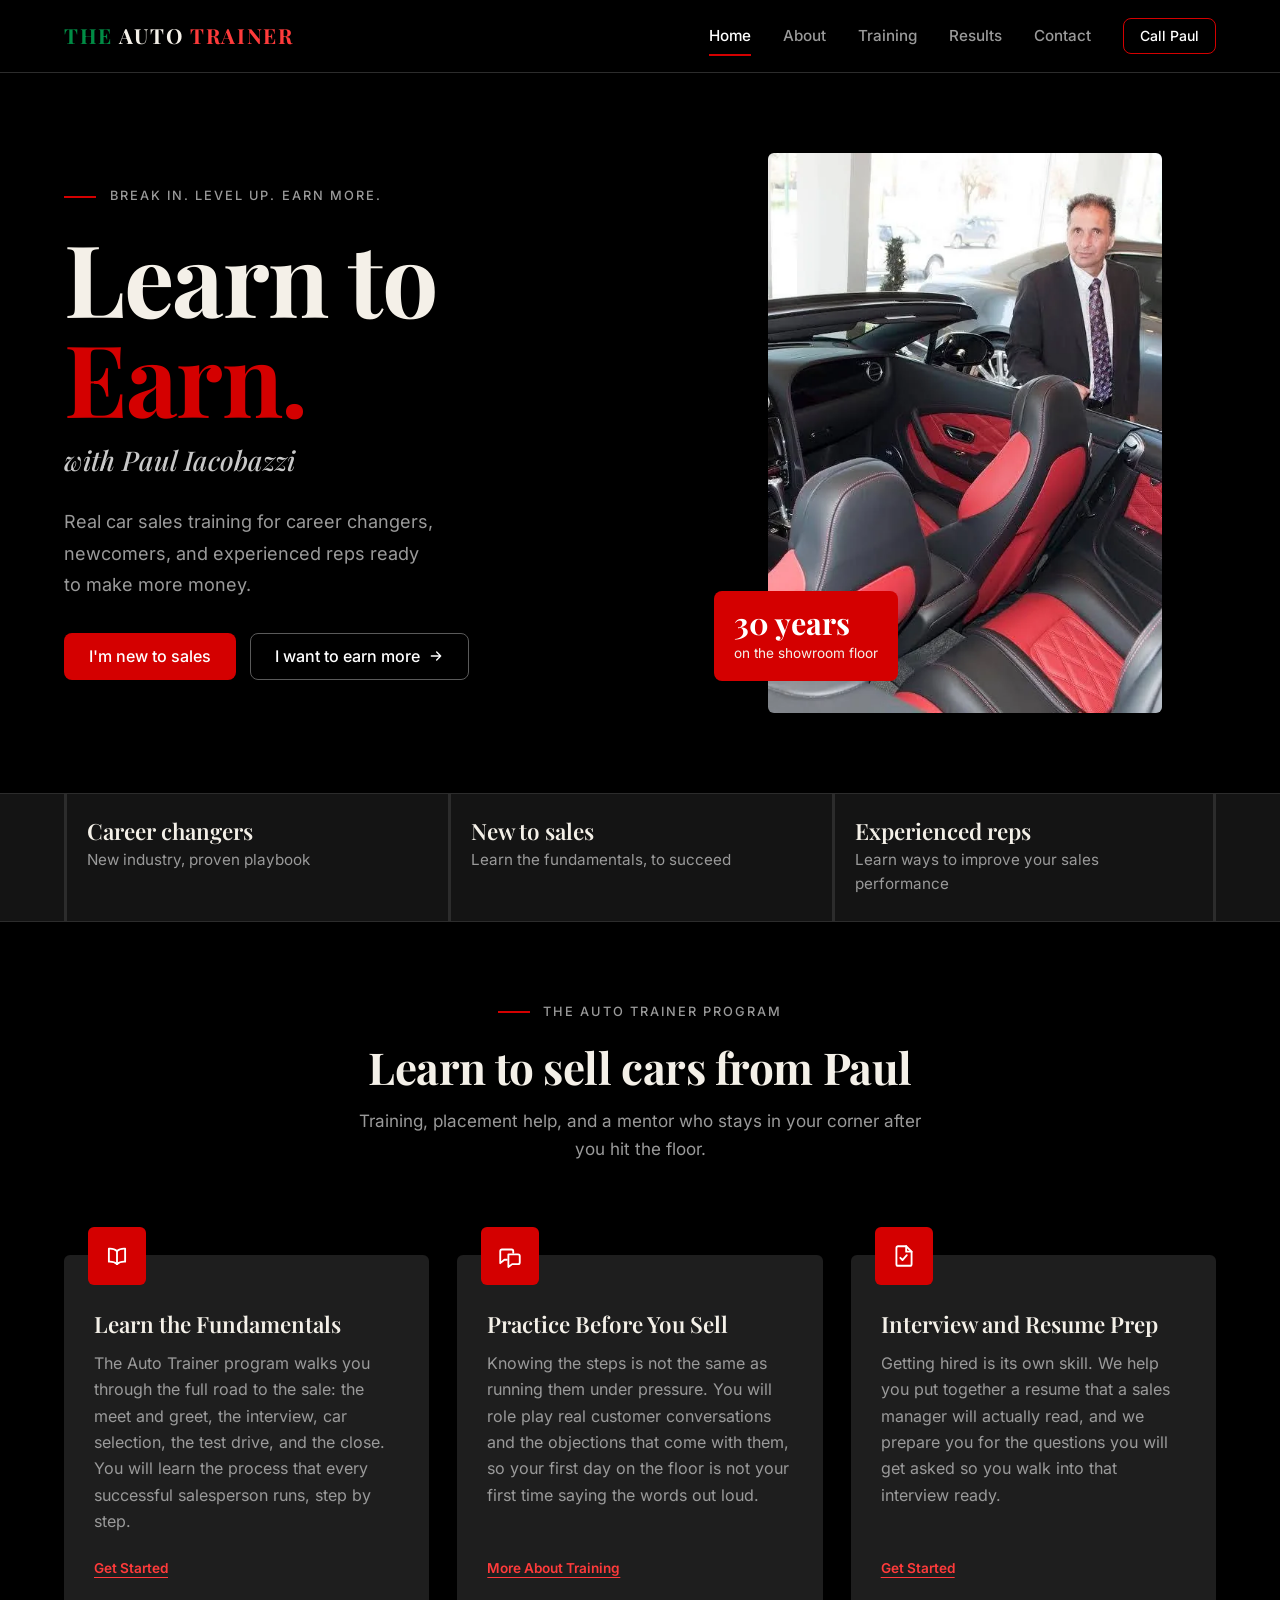
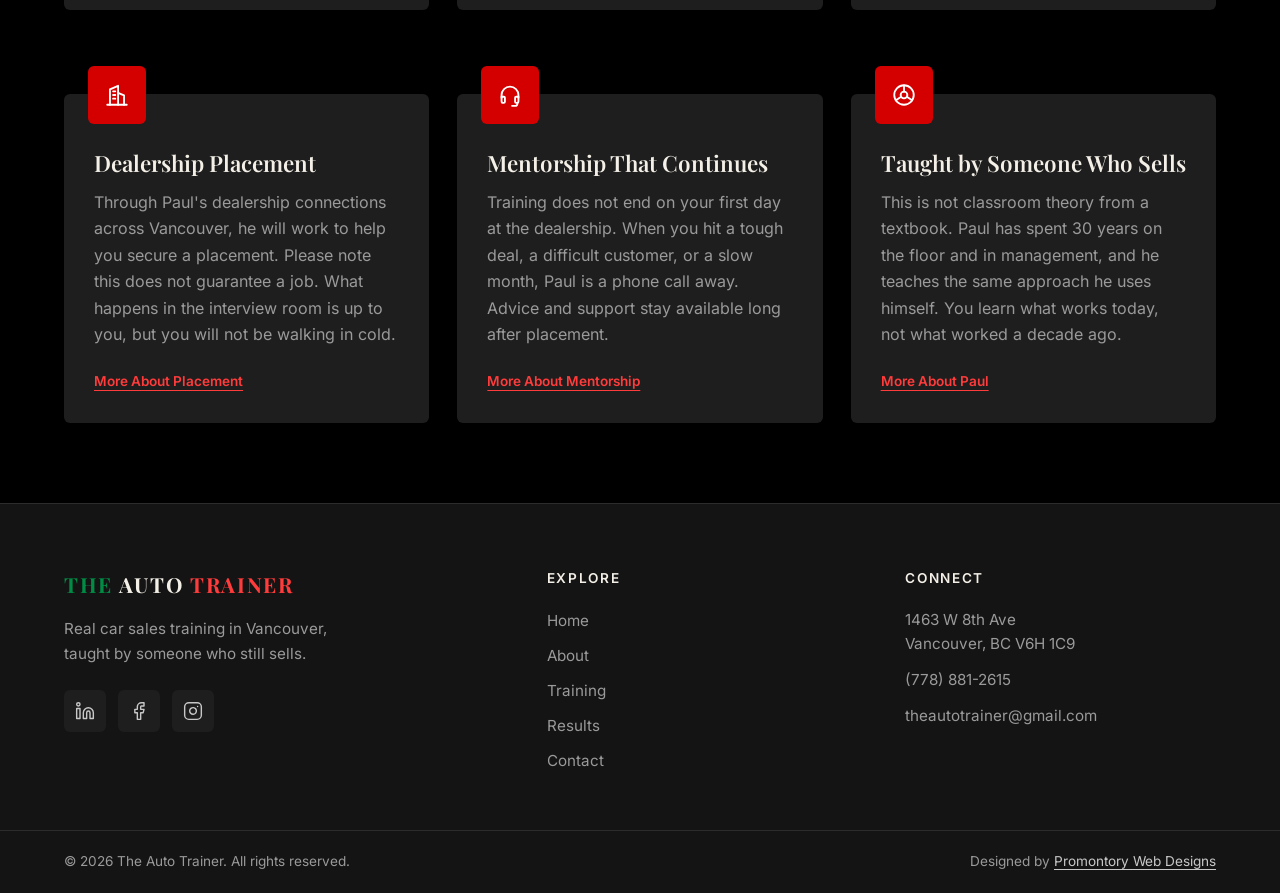
==== commit 6dccf6f0: "Added folders for CSS and Image compressions" ====
--- a/index.html
+++ b/index.html
@@ -6,10 +6,11 @@
   <title>The Auto Trainer | Car Sales Training with Paul Iacobazzi</title>
   <meta name="description" content="Real car sales training for career changers, newcomers, and reps ready for bigger months.">
 
-  <link rel="preconnect" href="https://fonts.googleapis.com">
-  <link rel="preconnect" href="https://fonts.gstatic.com" crossorigin>
-  <link href="https://fonts.googleapis.com/css2?family=Inter:wght@400;500;600&family=Playfair+Display:ital,wght@0,600;0,700;1,500&display=swap" rel="stylesheet">
-
+  <link rel="preload" href="fonts/Inter-var.woff2" as="font" type="font/woff2" crossorigin>
+  <link rel="preload" href="fonts/PlayfairDisplay-var.woff2" as="font" type="font/woff2" crossorigin>
+  <link rel="preload" href="images/paul-hero.webp" as="image" fetchpriority="high">
+
+  <link rel="stylesheet" href="fonts.css">
   <link rel="stylesheet" href="styles.css">
 </head>
 <body>
@@ -65,7 +66,7 @@
         </div>
 
         <div class="hero-media">
-          <img src="images/paul.jpg" alt="Paul Iacobazzi standing on a dealership lot" class="hero-photo">
+          <img src="images/paul-hero.webp" alt="Paul Iacobazzi standing on a dealership lot" class="hero-photo" width="608" height="760" fetchpriority="high" decoding="async">
 
           <div class="badge">
             <strong>30 years</strong>
--- a/fonts.css
+++ b/fonts.css
@@ -0,0 +1,30 @@
+/* Self-hosted Google Fonts, latin subset, variable weights.
+   Served from our own origin so the browser does not have to resolve, connect to
+   and chain two extra third-party hosts before it can paint text. */
+
+@font-face {
+  font-family: 'Inter';
+  font-style: normal;
+  font-weight: 400 600;
+  font-display: swap;
+  src: url(fonts/Inter-var.woff2) format('woff2');
+  unicode-range: U+0000-00FF, U+0131, U+0152-0153, U+02BB-02BC, U+02C6, U+02DA, U+02DC, U+0304, U+0308, U+0329, U+2000-206F, U+20AC, U+2122, U+2191, U+2193, U+2212, U+2215, U+FEFF, U+FFFD;
+}
+
+@font-face {
+  font-family: 'Playfair Display';
+  font-style: italic;
+  font-weight: 500;
+  font-display: swap;
+  src: url(fonts/PlayfairDisplay-italic-var.woff2) format('woff2');
+  unicode-range: U+0000-00FF, U+0131, U+0152-0153, U+02BB-02BC, U+02C6, U+02DA, U+02DC, U+0304, U+0308, U+0329, U+2000-206F, U+20AC, U+2122, U+2191, U+2193, U+2212, U+2215, U+FEFF, U+FFFD;
+}
+
+@font-face {
+  font-family: 'Playfair Display';
+  font-style: normal;
+  font-weight: 600 700;
+  font-display: swap;
+  src: url(fonts/PlayfairDisplay-var.woff2) format('woff2');
+  unicode-range: U+0000-00FF, U+0131, U+0152-0153, U+02BB-02BC, U+02C6, U+02DA, U+02DC, U+0304, U+0308, U+0329, U+2000-206F, U+20AC, U+2122, U+2191, U+2193, U+2212, U+2215, U+FEFF, U+FFFD;
+}
